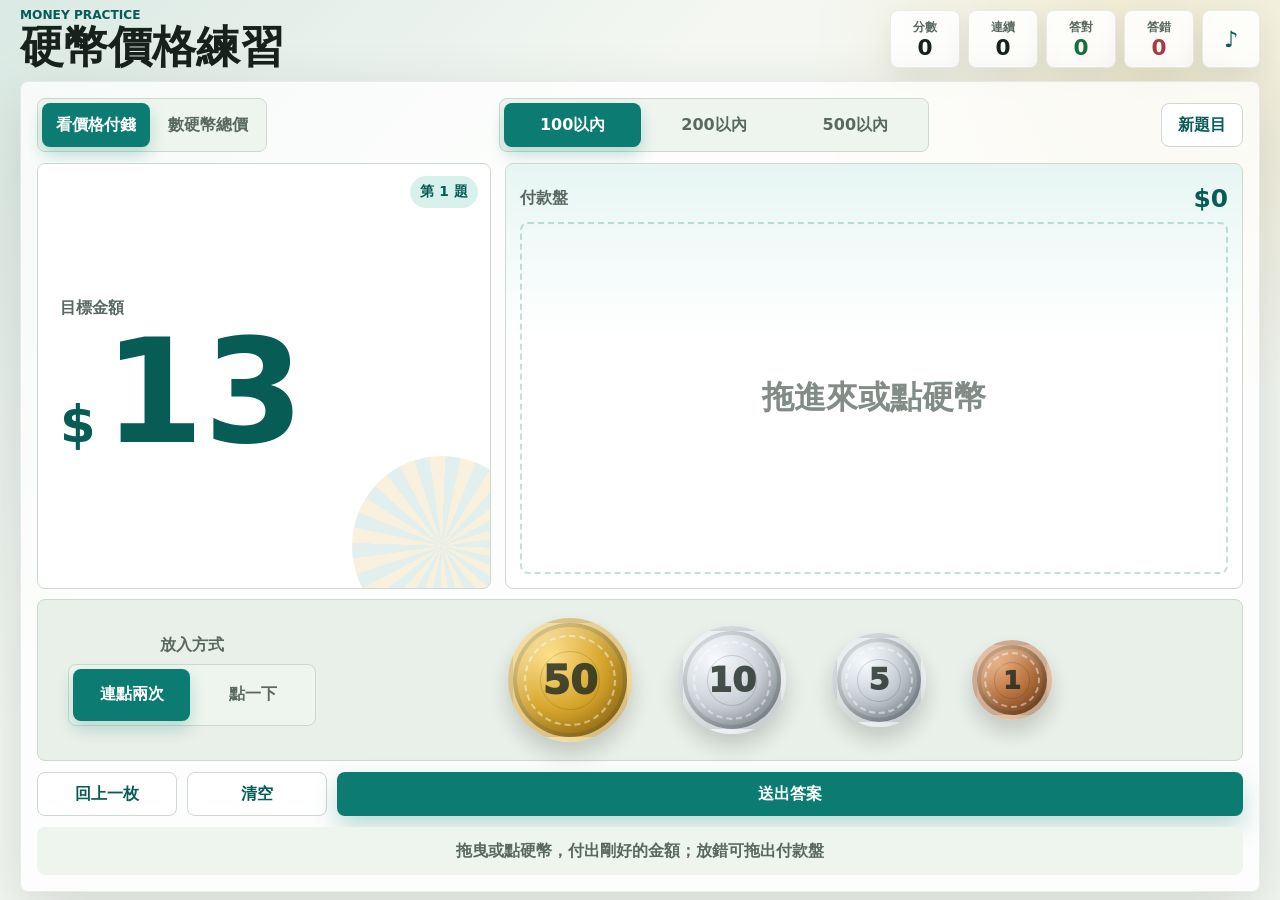
==== index.html @ 7655c53e "Add files via upload" ====
<!doctype html>
<html lang="zh-Hant">
  <head>
    <meta charset="utf-8" />
    <meta name="viewport" content="width=device-width, initial-scale=1, viewport-fit=cover" />
    <title>硬幣價格練習</title>
    <meta name="theme-color" content="#0c7c72" />
    <meta name="apple-mobile-web-app-capable" content="yes" />
    <meta name="apple-mobile-web-app-title" content="硬幣練習" />
    <meta name="apple-mobile-web-app-status-bar-style" content="black-translucent" />
    <link rel="manifest" href="manifest.webmanifest" />
    <link rel="apple-touch-icon" href="icons/apple-touch-icon.png" />
    <link rel="stylesheet" href="styles.css" />
  </head>
  <body>
    <div class="app-shell">
      <header class="topbar">
        <div>
          <p class="eyebrow">Money Practice</p>
          <h1>硬幣價格練習</h1>
        </div>
        <div class="scoreboard" aria-label="遊戲分數與答題統計">
          <div>
            <span class="score-label">分數</span>
            <strong id="score">0</strong>
          </div>
          <div>
            <span class="score-label">連續</span>
            <strong id="streak">0</strong>
          </div>
          <div class="stat-correct">
            <span class="score-label">答對</span>
            <strong id="correctCount">0</strong>
          </div>
          <div class="stat-wrong">
            <span class="score-label">答錯</span>
            <strong id="wrongCount">0</strong>
          </div>
          <button id="soundToggle" class="icon-button" type="button" aria-pressed="false" aria-label="音效開關" title="音效開關">
            <span id="soundIcon" aria-hidden="true">♪</span>
          </button>
        </div>
      </header>

      <main class="game-board" aria-live="polite">
        <section class="control-strip" aria-label="遊戲模式">
          <div class="mode-tabs" role="tablist" aria-label="選擇練習模式">
            <button id="payMode" class="mode-tab is-active" type="button" role="tab" aria-selected="true">
              看價格付錢
            </button>
            <button id="countMode" class="mode-tab" type="button" role="tab" aria-selected="false">
              數硬幣總價
            </button>
          </div>
          <div class="range-tabs" role="group" aria-label="選擇金額區段">
            <button class="range-tab is-active" type="button" data-range="under100">100以內</button>
            <button class="range-tab" type="button" data-range="under200">200以內</button>
            <button class="range-tab" type="button" data-range="under500">500以內</button>
          </div>
          <button id="newRoundButton" class="text-button" type="button">新題目</button>
        </section>

        <section class="play-area">
          <div class="challenge-panel">
            <div class="round-chip">第 <span id="roundNumber">1</span> 題</div>
            <div id="payChallenge" class="challenge-view">
              <p class="task-label">目標金額</p>
              <div class="price-card">
                <span class="currency">$</span>
                <strong id="targetAmount">0</strong>
              </div>
            </div>
            <div id="countChallenge" class="challenge-view is-hidden">
              <p class="task-label">硬幣總價</p>
              <div id="questionCoins" class="question-coins" aria-label="題目硬幣"></div>
            </div>
          </div>

          <div class="workspace">
            <div id="dropZone" class="drop-zone" aria-label="付款盤">
              <div class="drop-zone-head">
                <span id="dropZoneTitle">付款盤</span>
                <strong id="currentTotal">$0</strong>
              </div>
              <div id="placedCoins" class="placed-coins"></div>
              <div id="emptyHint" class="empty-hint">拖進來或點硬幣</div>
            </div>

            <div id="answerPanel" class="answer-panel is-hidden" aria-label="輸入答案">
              <div class="answer-display">
                <span>你的答案</span>
                <strong><span id="answerValue">0</span></strong>
              </div>
              <div class="number-pad">
                <button type="button" data-number="1">1</button>
                <button type="button" data-number="2">2</button>
                <button type="button" data-number="3">3</button>
                <button type="button" data-number="4">4</button>
                <button type="button" data-number="5">5</button>
                <button type="button" data-number="6">6</button>
                <button type="button" data-number="7">7</button>
                <button type="button" data-number="8">8</button>
                <button type="button" data-number="9">9</button>
                <button type="button" data-action="backspace">⌫</button>
                <button type="button" data-number="0">0</button>
                <button type="button" data-action="clear">C</button>
              </div>
            </div>
          </div>
        </section>

        <section class="coin-bank" aria-label="可使用硬幣">
          <div class="coin-bank-options">
            <span class="coin-bank-label">放入方式</span>
            <div class="tap-tabs" role="group" aria-label="選擇硬幣放入方式">
              <button class="tap-mode-button is-active" type="button" data-tap-mode="double">連點兩次</button>
              <button class="tap-mode-button" type="button" data-tap-mode="single">點一下</button>
            </div>
          </div>
          <div class="coin-row">
            <button class="coin coin-50" type="button" data-coin="50" aria-label="50元硬幣">
              <span>50</span>
            </button>
            <button class="coin coin-10" type="button" data-coin="10" aria-label="10元硬幣">
              <span>10</span>
            </button>
            <button class="coin coin-5" type="button" data-coin="5" aria-label="5元硬幣">
              <span>5</span>
            </button>
            <button class="coin coin-1" type="button" data-coin="1" aria-label="1元硬幣">
              <span>1</span>
            </button>
          </div>
        </section>

        <section class="action-row" aria-label="作答操作">
          <button id="undoButton" class="tool-button" type="button">回上一枚</button>
          <button id="clearButton" class="tool-button" type="button">清空</button>
          <button id="checkButton" class="primary-button" type="button">送出答案</button>
        </section>

        <div id="feedback" class="feedback" role="status">準備開始</div>
      </main>
    </div>

    <script src="script.js"></script>
  </body>
</html>
---- styles.css ----
:root {
  color-scheme: light;
  --bg: #f4f7f2;
  --ink: #17221d;
  --muted: #596861;
  --panel: #ffffff;
  --panel-2: #eef5ef;
  --line: #cdd8ce;
  --accent: #0c7c72;
  --accent-strong: #075c55;
  --accent-soft: #d9f1ed;
  --danger: #a83b42;
  --success: #16713d;
  --coin-gold: #d5a52a;
  --coin-gold-dark: #9a6b10;
  --coin-silver: #c9d0d6;
  --coin-silver-dark: #7f8a92;
  --coin-bronze: #b46f3b;
  --coin-bronze-dark: #74401f;
  --shadow: 0 20px 60px rgba(35, 52, 42, 0.16);
  font-family: "Segoe UI", "Noto Sans TC", system-ui, sans-serif;
}

* {
  box-sizing: border-box;
}

html,
body {
  height: 100%;
  min-height: 100%;
}

body {
  margin: 0;
  background:
    linear-gradient(135deg, rgba(12, 124, 114, 0.11), transparent 34%),
    radial-gradient(circle at 90% 8%, rgba(213, 165, 42, 0.18), transparent 24%),
    var(--bg);
  color: var(--ink);
  -webkit-tap-highlight-color: transparent;
  overflow: hidden;
  overscroll-behavior: none;
}

button,
input {
  font: inherit;
}

button {
  border: 0;
  color: inherit;
}

.app-shell {
  width: 100%;
  height: 100svh;
  min-height: 0;
  margin: 0 auto;
  padding:
    max(8px, env(safe-area-inset-top))
    clamp(8px, 1.8vw, 20px)
    max(8px, env(safe-area-inset-bottom));
  display: flex;
  flex-direction: column;
  gap: clamp(6px, 1.2vh, 12px);
  overflow: auto;
  overscroll-behavior: contain;
}

.topbar {
  flex: 0 0 auto;
  display: flex;
  justify-content: space-between;
  align-items: center;
  gap: 16px;
}

.eyebrow {
  margin: 0 0 3px;
  color: var(--accent-strong);
  font-size: 0.76rem;
  font-weight: 800;
  letter-spacing: 0;
  text-transform: uppercase;
}

h1 {
  margin: 0;
  font-size: clamp(1.55rem, 3.4vw, 2.75rem);
  line-height: 1.04;
}

.scoreboard {
  display: flex;
  align-items: stretch;
  gap: 8px;
}

.scoreboard > div,
.icon-button {
  min-width: 70px;
  min-height: clamp(48px, 7vh, 58px);
  border: 1px solid rgba(23, 34, 29, 0.08);
  border-radius: 8px;
  background: rgba(255, 255, 255, 0.86);
  box-shadow: 0 10px 28px rgba(24, 46, 35, 0.08);
}

.scoreboard > div {
  padding: 8px 12px;
  display: grid;
  place-items: center;
}

.score-label {
  color: var(--muted);
  font-size: 0.78rem;
  font-weight: 700;
}

.scoreboard strong {
  font-size: 1.35rem;
  line-height: 1;
}

.stat-correct strong {
  color: var(--success);
}

.stat-wrong strong {
  color: var(--danger);
}

.icon-button {
  width: 58px;
  min-width: 58px;
  cursor: pointer;
  color: var(--accent-strong);
  font-size: 1.4rem;
}

.icon-button.is-muted {
  color: var(--muted);
}

.game-board {
  flex: 1;
  min-height: 0;
  display: flex;
  flex-direction: column;
  gap: clamp(6px, 1.2vh, 12px);
  border: 1px solid rgba(23, 34, 29, 0.08);
  border-radius: 8px;
  background: rgba(255, 255, 255, 0.74);
  box-shadow: var(--shadow);
  padding: clamp(8px, 1.5vw, 16px);
  overflow: hidden;
}

.control-strip {
  flex: 0 0 auto;
  display: flex;
  align-items: center;
  justify-content: space-between;
  gap: 12px;
}

.mode-tabs,
.range-tabs,
.tap-tabs {
  display: grid;
  gap: 4px;
  padding: 4px;
  border: 1px solid var(--line);
  border-radius: 8px;
  background: var(--panel-2);
}

.mode-tabs {
  grid-template-columns: repeat(2, minmax(0, 1fr));
}

.range-tabs {
  flex: 1;
  max-width: 430px;
  grid-template-columns: repeat(3, minmax(0, 1fr));
}

.tap-tabs {
  width: 100%;
  grid-template-columns: repeat(2, minmax(0, 1fr));
}

.mode-tab,
.range-tab,
.tap-mode-button,
.text-button,
.tool-button,
.primary-button {
  min-height: clamp(38px, 6vh, 44px);
  border-radius: 8px;
  cursor: pointer;
  font-weight: 800;
  transition: transform 140ms ease, background 140ms ease, color 140ms ease, box-shadow 140ms ease;
}

.tap-mode-button {
  min-height: clamp(42px, 6.5vh, 52px);
}

.mode-tab,
.range-tab,
.tap-mode-button {
  padding: 0 14px;
  background: transparent;
  color: var(--muted);
  white-space: nowrap;
}

.mode-tab.is-active,
.range-tab.is-active,
.tap-mode-button.is-active {
  background: var(--accent);
  color: #fff;
  box-shadow: 0 8px 16px rgba(12, 124, 114, 0.24);
}

.text-button,
.tool-button {
  padding: 0 16px;
  border: 1px solid var(--line);
  background: #fff;
  color: var(--accent-strong);
}

.primary-button {
  padding: 0 22px;
  background: var(--accent);
  color: #fff;
  box-shadow: 0 12px 24px rgba(12, 124, 114, 0.25);
}

@media (hover: hover) {
  .mode-tab:hover,
  .range-tab:hover,
  .tap-mode-button:hover,
  .text-button:hover,
  .tool-button:hover,
  .primary-button:hover,
  .icon-button:hover {
    transform: translateY(-1px);
  }
}

.play-area {
  flex: 1 1 auto;
  min-height: 0;
  display: grid;
  grid-template-columns: minmax(270px, 0.86fr) minmax(320px, 1.4fr);
  gap: 14px;
}

.challenge-panel,
.drop-zone,
.answer-panel {
  border: 1px solid var(--line);
  border-radius: 8px;
  background: var(--panel);
}

.challenge-panel {
  min-height: 0;
  padding: clamp(14px, 2.4vw, 22px);
  display: grid;
  align-content: center;
  gap: 18px;
  position: relative;
  overflow: hidden;
}

.challenge-panel::before {
  content: "";
  position: absolute;
  inset: auto -42px -48px auto;
  width: 180px;
  aspect-ratio: 1;
  border-radius: 50%;
  background: repeating-conic-gradient(from 22deg, rgba(12, 124, 114, 0.12) 0 10deg, rgba(213, 165, 42, 0.16) 10deg 20deg);
  pointer-events: none;
}

.round-chip {
  position: absolute;
  top: 12px;
  right: 12px;
  padding: 7px 10px;
  border-radius: 999px;
  background: var(--accent-soft);
  color: var(--accent-strong);
  font-size: 0.86rem;
  font-weight: 900;
}

.challenge-view {
  position: relative;
  z-index: 1;
}

.task-label {
  margin: 0 0 12px;
  color: var(--muted);
  font-weight: 900;
}

.price-card {
  display: flex;
  align-items: baseline;
  gap: 8px;
  color: var(--accent-strong);
}

.price-card .currency {
  font-size: clamp(2rem, 6vw, 3.2rem);
  font-weight: 900;
}

.price-card strong {
  font-size: clamp(5rem, 17vw, 9rem);
  line-height: 0.85;
}

.question-coins {
  min-height: 0;
  height: 100%;
  display: flex;
  align-content: center;
  align-items: center;
  justify-content: center;
  flex-wrap: wrap;
  gap: clamp(14px, 2vw, 22px);
  padding: 16px 0;
}

.workspace {
  min-width: 0;
  min-height: 0;
  display: grid;
}

.drop-zone,
.answer-panel {
  min-height: 0;
  grid-area: 1 / 1;
}

.drop-zone {
  padding: 14px;
  display: flex;
  flex-direction: column;
  gap: 12px;
  background:
    linear-gradient(180deg, rgba(217, 241, 237, 0.65), transparent 42%),
    #fff;
  position: relative;
}

.drop-zone.is-ready {
  outline: 3px solid rgba(12, 124, 114, 0.24);
  outline-offset: -6px;
}

.drop-zone.is-removing {
  outline: 3px solid rgba(168, 59, 66, 0.28);
  outline-offset: -6px;
}

.drop-zone-head,
.answer-display {
  display: flex;
  align-items: center;
  justify-content: space-between;
  gap: 12px;
  min-height: 42px;
  color: var(--muted);
  font-weight: 900;
}

.drop-zone-head strong,
.answer-display strong {
  color: var(--accent-strong);
  font-size: 1.55rem;
}

.placed-coins {
  flex: 1;
  min-height: 0;
  display: flex;
  align-content: flex-start;
  align-items: flex-start;
  flex-wrap: wrap;
  gap: 10px;
  padding: 8px;
}

.empty-hint {
  position: absolute;
  inset: 58px 14px 14px;
  display: grid;
  place-items: center;
  border: 2px dashed rgba(12, 124, 114, 0.24);
  border-radius: 8px;
  color: rgba(89, 104, 97, 0.76);
  font-size: clamp(1.2rem, 4vw, 2rem);
  font-weight: 900;
  pointer-events: none;
}

.drop-zone.has-coins .empty-hint {
  display: none;
}

.answer-panel {
  padding: clamp(14px, 2vw, 20px);
  display: flex;
  flex-direction: column;
  justify-content: space-between;
  gap: 14px;
  background: #fff;
}

.answer-display {
  min-height: clamp(130px, 22vh, 190px);
  flex-direction: column;
  align-items: center;
  justify-content: center;
  gap: 4px;
}

.answer-display > span {
  font-size: 1rem;
}

.answer-display strong {
  font-size: clamp(4rem, 8vw, 6.6rem);
  line-height: 0.95;
}

.answer-display strong span {
  font-size: inherit;
}

.number-pad {
  flex: 0 0 auto;
  display: grid;
  grid-template-columns: repeat(3, minmax(0, 1fr));
  grid-template-rows: repeat(4, minmax(44px, 58px));
  gap: 7px;
}

.number-pad button {
  min-height: 44px;
  border-radius: 8px;
  background: var(--panel-2);
  color: var(--ink);
  font-size: clamp(1.15rem, 2.8vw, 1.55rem);
  font-weight: 900;
  cursor: pointer;
}

.coin-bank {
  flex: 0 0 auto;
  min-height: clamp(132px, 18vh, 198px);
  display: flex;
  flex-direction: row;
  align-items: center;
  justify-content: space-between;
  gap: clamp(16px, 3vw, 32px);
  padding: 16px clamp(18px, 3vw, 30px);
  border-radius: 8px;
  background: #e9efe9;
  border: 1px solid var(--line);
}

.coin-bank-options {
  width: clamp(178px, 22vw, 248px);
  flex: 0 0 clamp(178px, 22vw, 248px);
  display: flex;
  flex-direction: column;
  align-items: center;
  justify-content: center;
  gap: 8px;
}

.coin-bank-label {
  color: var(--muted);
  font-size: 1rem;
  font-weight: 900;
  white-space: nowrap;
}

.coin-row {
  flex: 1;
  min-width: 0;
  display: flex;
  align-items: center;
  justify-content: center;
  gap: clamp(16px, 4.4vw, 46px);
}

.coin {
  --coin-size: 64px;
  width: var(--coin-size);
  height: var(--coin-size);
  flex: 0 0 auto;
  display: grid;
  place-items: center;
  border-radius: 50%;
  border: 5px solid rgba(255, 255, 255, 0.48);
  box-shadow:
    inset 0 0 0 4px rgba(23, 34, 29, 0.12),
    inset -8px -10px 18px rgba(0, 0, 0, 0.16),
    inset 8px 10px 18px rgba(255, 255, 255, 0.36),
    0 12px 20px rgba(23, 34, 29, 0.18);
  color: rgba(23, 34, 29, 0.78);
  font-size: calc(var(--coin-size) * 0.32);
  font-weight: 950;
  line-height: 1;
  cursor: grab;
  touch-action: none;
  user-select: none;
  position: relative;
}

.coin::before,
.coin::after {
  content: "";
  position: absolute;
  border-radius: 50%;
  pointer-events: none;
}

.coin::before {
  inset: 10%;
  border: 2px dashed rgba(255, 255, 255, 0.45);
}

.coin::after {
  inset: 24%;
  border: 1px solid rgba(23, 34, 29, 0.16);
}

.coin span {
  position: relative;
  z-index: 1;
}

.coin:active {
  cursor: grabbing;
}

.coin-50 {
  --coin-size: clamp(96px, 11vw, 124px);
  background: radial-gradient(circle at 34% 30%, #ffe08a, var(--coin-gold) 48%, var(--coin-gold-dark) 100%);
}

.coin-10 {
  --coin-size: clamp(84px, 9.6vw, 108px);
  background: radial-gradient(circle at 34% 30%, #f8fbff, var(--coin-silver) 50%, var(--coin-silver-dark) 100%);
}

.coin-5 {
  --coin-size: clamp(74px, 8.4vw, 94px);
  background: radial-gradient(circle at 34% 30%, #f7fbff, #bec7cd 52%, #78838b 100%);
}

.coin-1 {
  --coin-size: clamp(64px, 7.4vw, 80px);
  background: radial-gradient(circle at 34% 30%, #e2a06d, var(--coin-bronze) 52%, var(--coin-bronze-dark) 100%);
}

.question-coins .coin {
  --coin-size: 74px;
  cursor: default;
}

.placed-coins .coin {
  --coin-size: 58px;
  cursor: grab;
}

.placed-coins .coin-50 {
  --coin-size: 76px;
}

.question-coins .coin-50 {
  --coin-size: 104px;
}

.placed-coins .coin-10 {
  --coin-size: 66px;
}

.question-coins .coin-10 {
  --coin-size: 90px;
}

.placed-coins .coin-5 {
  --coin-size: 58px;
}

.question-coins .coin-5 {
  --coin-size: 78px;
}

.placed-coins .coin-1 {
  --coin-size: 50px;
}

.question-coins .coin-1 {
  --coin-size: 66px;
}

.drag-ghost {
  position: fixed;
  left: 0;
  top: 0;
  z-index: 1000;
  pointer-events: none;
  opacity: 0.94;
  transform: translate3d(-999px, -999px, 0);
}

.drag-ghost .coin {
  cursor: grabbing;
}

.action-row {
  flex: 0 0 auto;
  display: grid;
  grid-template-columns: repeat(2, minmax(96px, 140px)) minmax(150px, 1fr);
  gap: 10px;
}

.feedback {
  flex: 0 0 auto;
  min-height: clamp(38px, 6vh, 48px);
  display: flex;
  align-items: center;
  justify-content: center;
  padding: 10px 14px;
  border-radius: 8px;
  background: var(--panel-2);
  color: var(--muted);
  font-weight: 900;
  text-align: center;
}

.feedback.is-correct {
  background: #e0f2e6;
  color: var(--success);
}

.feedback.is-wrong {
  background: #f8e2e4;
  color: var(--danger);
}

.is-hidden {
  display: none !important;
}

@media (max-width: 760px) {
  .app-shell {
    gap: clamp(6px, 1vh, 10px);
  }

  .topbar {
    align-items: flex-start;
    flex-direction: column;
  }

  .scoreboard {
    width: 100%;
    display: grid;
    grid-template-columns: repeat(4, minmax(0, 1fr)) 58px;
  }

  .scoreboard > div {
    min-width: 0;
  }

  .control-strip {
    align-items: stretch;
    flex-direction: column;
  }

  .range-tabs {
    max-width: none;
  }

  .play-area {
    min-height: 0;
    grid-template-columns: 1fr;
  }

  .game-board {
    overflow: visible;
  }

  .challenge-panel {
    min-height: clamp(150px, 24vh, 230px);
  }

  .price-card strong {
    font-size: clamp(4.2rem, 24vw, 7.4rem);
  }

  .workspace {
    min-height: clamp(230px, 34vh, 330px);
  }

  .question-coins {
    min-height: clamp(150px, 24vh, 220px);
  }

  .answer-display {
    min-height: 120px;
  }

  .answer-display strong {
    font-size: clamp(3.4rem, 15vw, 5.2rem);
  }

  .coin-bank {
    position: sticky;
    bottom: max(10px, env(safe-area-inset-bottom));
    z-index: 10;
    gap: 12px;
    padding: 12px;
    box-shadow: 0 16px 36px rgba(23, 34, 29, 0.18);
  }

  .coin-row {
    justify-content: space-around;
    gap: 10px;
  }

  .action-row {
    grid-template-columns: repeat(2, 1fr);
  }

  .primary-button {
    grid-column: 1 / -1;
  }
}

@media (max-width: 600px) {
  .coin-bank {
    min-height: clamp(158px, 26vh, 206px);
    flex-direction: column;
  }

  .coin-bank-options {
    width: 100%;
    flex: 0 0 auto;
  }

  .coin-row {
    width: 100%;
  }
}

@media (max-width: 420px) {
  .mode-tab,
  .range-tab,
  .tap-mode-button {
    padding: 0 8px;
    font-size: 0.92rem;
  }

  .coin-bank {
    min-height: clamp(150px, 24vh, 188px);
  }

  .question-coins .coin-50 {
    --coin-size: 84px;
  }

  .question-coins .coin-10 {
    --coin-size: 74px;
  }

  .question-coins .coin-5 {
    --coin-size: 64px;
  }

  .question-coins .coin-1 {
    --coin-size: 56px;
  }

  .coin-50 {
    --coin-size: 78px;
  }

  .coin-10 {
    --coin-size: 68px;
  }

  .coin-5 {
    --coin-size: 60px;
  }

  .coin-1 {
    --coin-size: 52px;
  }
}

@media (max-height: 760px) {
  .app-shell {
    padding:
      max(6px, env(safe-area-inset-top))
      clamp(6px, 1.2vw, 14px)
      max(6px, env(safe-area-inset-bottom));
  }

  .eyebrow {
    display: none;
  }

  h1 {
    font-size: clamp(1.35rem, 2.8vw, 2.1rem);
  }

  .scoreboard > div,
  .icon-button {
    min-height: 44px;
  }

  .scoreboard > div {
    padding: 5px 9px;
  }

  .scoreboard strong {
    font-size: 1.15rem;
  }

  .score-label {
    font-size: 0.7rem;
  }

  .game-board {
    padding: clamp(6px, 1.1vw, 12px);
  }

  .coin-bank {
    min-height: clamp(116px, 17vh, 146px);
    padding: 8px clamp(10px, 2vw, 18px);
  }

  .coin-bank-label {
    font-size: 0.9rem;
  }

  .tap-mode-button {
    min-height: 40px;
  }

  .coin-50 {
    --coin-size: clamp(82px, 8.5vw, 106px);
  }

  .coin-10 {
    --coin-size: clamp(72px, 7.4vw, 92px);
  }

  .coin-5 {
    --coin-size: clamp(64px, 6.4vw, 80px);
  }

  .coin-1 {
    --coin-size: clamp(56px, 5.6vw, 68px);
  }

  .question-coins .coin-50 {
    --coin-size: 88px;
  }

  .question-coins .coin-10 {
    --coin-size: 76px;
  }

  .question-coins .coin-5 {
    --coin-size: 66px;
  }

  .question-coins .coin-1 {
    --coin-size: 56px;
  }

  .answer-display {
    min-height: clamp(96px, 18vh, 140px);
  }

  .answer-display strong {
    font-size: clamp(3rem, 7vw, 5rem);
  }

  .number-pad {
    grid-template-rows: repeat(4, minmax(36px, 48px));
    gap: 6px;
  }

  .number-pad button {
    min-height: 36px;
  }

  .feedback {
    padding: 6px 10px;
  }
}

@media (max-width: 600px) and (max-height: 760px) {
  .coin-bank {
    min-height: clamp(150px, 25vh, 180px);
  }

  .coin-50 {
    --coin-size: 74px;
  }

  .coin-10 {
    --coin-size: 64px;
  }

  .coin-5 {
    --coin-size: 56px;
  }

  .coin-1 {
    --coin-size: 50px;
  }
}
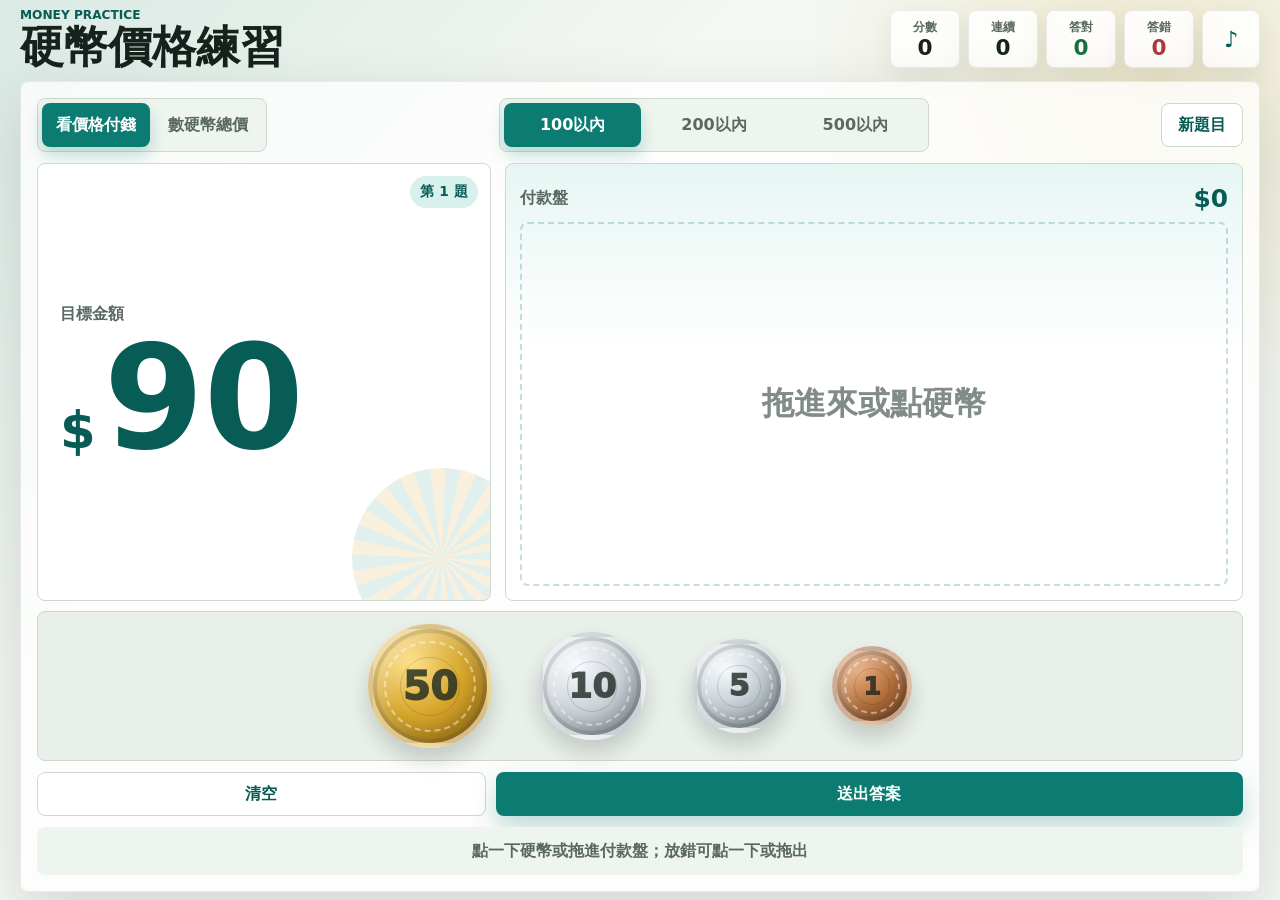
==== commit 1d1ddb19: "Add files via upload" ====
--- a/index.html
+++ b/index.html
@@ -110,13 +110,6 @@
         </section>
 
         <section class="coin-bank" aria-label="可使用硬幣">
-          <div class="coin-bank-options">
-            <span class="coin-bank-label">放入方式</span>
-            <div class="tap-tabs" role="group" aria-label="選擇硬幣放入方式">
-              <button class="tap-mode-button is-active" type="button" data-tap-mode="double">連點兩次</button>
-              <button class="tap-mode-button" type="button" data-tap-mode="single">點一下</button>
-            </div>
-          </div>
           <div class="coin-row">
             <button class="coin coin-50" type="button" data-coin="50" aria-label="50元硬幣">
               <span>50</span>
@@ -134,7 +127,6 @@
         </section>
 
         <section class="action-row" aria-label="作答操作">
-          <button id="undoButton" class="tool-button" type="button">回上一枚</button>
           <button id="clearButton" class="tool-button" type="button">清空</button>
           <button id="checkButton" class="primary-button" type="button">送出答案</button>
         </section>
--- a/styles.css
+++ b/styles.css
@@ -168,8 +168,7 @@
 }
 
 .mode-tabs,
-.range-tabs,
-.tap-tabs {
+.range-tabs {
   display: grid;
   gap: 4px;
   padding: 4px;
@@ -188,14 +187,8 @@
   grid-template-columns: repeat(3, minmax(0, 1fr));
 }
 
-.tap-tabs {
-  width: 100%;
-  grid-template-columns: repeat(2, minmax(0, 1fr));
-}
-
 .mode-tab,
 .range-tab,
-.tap-mode-button,
 .text-button,
 .tool-button,
 .primary-button {
@@ -206,13 +199,8 @@
   transition: transform 140ms ease, background 140ms ease, color 140ms ease, box-shadow 140ms ease;
 }
 
-.tap-mode-button {
-  min-height: clamp(42px, 6.5vh, 52px);
-}
-
 .mode-tab,
-.range-tab,
-.tap-mode-button {
+.range-tab {
   padding: 0 14px;
   background: transparent;
   color: var(--muted);
@@ -220,8 +208,7 @@
 }
 
 .mode-tab.is-active,
-.range-tab.is-active,
-.tap-mode-button.is-active {
+.range-tab.is-active {
   background: var(--accent);
   color: #fff;
   box-shadow: 0 8px 16px rgba(12, 124, 114, 0.24);
@@ -233,6 +220,7 @@
   border: 1px solid var(--line);
   background: #fff;
   color: var(--accent-strong);
+  white-space: nowrap;
 }
 
 .primary-button {
@@ -240,12 +228,12 @@
   background: var(--accent);
   color: #fff;
   box-shadow: 0 12px 24px rgba(12, 124, 114, 0.25);
+  white-space: nowrap;
 }
 
 @media (hover: hover) {
   .mode-tab:hover,
   .range-tab:hover,
-  .tap-mode-button:hover,
   .text-button:hover,
   .tool-button:hover,
   .primary-button:hover,
@@ -471,37 +459,18 @@
 
 .coin-bank {
   flex: 0 0 auto;
-  min-height: clamp(132px, 18vh, 198px);
-  display: flex;
-  flex-direction: row;
+  min-height: clamp(104px, 15vh, 164px);
+  display: flex;
   align-items: center;
-  justify-content: space-between;
-  gap: clamp(16px, 3vw, 32px);
-  padding: 16px clamp(18px, 3vw, 30px);
+  justify-content: center;
+  padding: 12px clamp(14px, 2.6vw, 24px);
   border-radius: 8px;
   background: #e9efe9;
   border: 1px solid var(--line);
 }
 
-.coin-bank-options {
-  width: clamp(178px, 22vw, 248px);
-  flex: 0 0 clamp(178px, 22vw, 248px);
-  display: flex;
-  flex-direction: column;
-  align-items: center;
-  justify-content: center;
-  gap: 8px;
-}
-
-.coin-bank-label {
-  color: var(--muted);
-  font-size: 1rem;
-  font-weight: 900;
-  white-space: nowrap;
-}
-
 .coin-row {
-  flex: 1;
+  width: 100%;
   min-width: 0;
   display: flex;
   align-items: center;
@@ -639,7 +608,7 @@
 .action-row {
   flex: 0 0 auto;
   display: grid;
-  grid-template-columns: repeat(2, minmax(96px, 140px)) minmax(150px, 1fr);
+  grid-template-columns: minmax(96px, 0.75fr) minmax(150px, 1.25fr);
   gap: 10px;
 }
 
@@ -679,21 +648,54 @@
   .topbar {
     align-items: flex-start;
     flex-direction: column;
+    gap: 6px;
+  }
+
+  .eyebrow {
+    display: none;
+  }
+
+  h1 {
+    font-size: clamp(1.45rem, 6vw, 1.9rem);
   }
 
   .scoreboard {
     width: 100%;
     display: grid;
     grid-template-columns: repeat(4, minmax(0, 1fr)) 58px;
+    gap: 6px;
   }
 
   .scoreboard > div {
     min-width: 0;
+    min-height: 42px;
+    padding: 4px 6px;
+  }
+
+  .icon-button {
+    min-height: 42px;
+  }
+
+  .score-label {
+    font-size: 0.68rem;
+  }
+
+  .scoreboard strong {
+    font-size: 1.12rem;
   }
 
   .control-strip {
     align-items: stretch;
     flex-direction: column;
+    gap: 6px;
+  }
+
+  .mode-tab,
+  .range-tab,
+  .text-button,
+  .tool-button,
+  .primary-button {
+    min-height: 36px;
   }
 
   .range-tabs {
@@ -701,7 +703,8 @@
   }
 
   .play-area {
-    min-height: 0;
+    flex: 0 0 auto;
+    min-height: auto;
     grid-template-columns: 1fr;
   }
 
@@ -713,6 +716,40 @@
     min-height: clamp(150px, 24vh, 230px);
   }
 
+  body[data-mode="pay"] .challenge-panel {
+    position: relative;
+    top: auto;
+    z-index: 1;
+    min-height: clamp(88px, 14vh, 118px);
+    padding: 8px 12px;
+    align-content: center;
+    box-shadow: none;
+  }
+
+  body[data-mode="pay"] .task-label {
+    margin-bottom: 4px;
+  }
+
+  body[data-mode="pay"] .price-card {
+    justify-content: center;
+  }
+
+  body[data-mode="pay"] .price-card .currency {
+    font-size: clamp(1.45rem, 7vw, 2rem);
+  }
+
+  body[data-mode="pay"] .price-card strong {
+    font-size: clamp(3.1rem, 16vw, 4.5rem);
+    line-height: 0.9;
+  }
+
+  body[data-mode="pay"] .round-chip {
+    top: 8px;
+    right: 8px;
+    padding: 5px 8px;
+    font-size: 0.76rem;
+  }
+
   .price-card strong {
     font-size: clamp(4.2rem, 24vw, 7.4rem);
   }
@@ -721,6 +758,20 @@
     min-height: clamp(230px, 34vh, 330px);
   }
 
+  body[data-mode="pay"] .workspace {
+    min-height: clamp(112px, 18vh, 170px);
+  }
+
+  body[data-mode="pay"] .placed-coins {
+    min-height: 0;
+    padding: 4px;
+  }
+
+  body[data-mode="pay"] .empty-hint {
+    inset: 42px 10px 10px;
+    font-size: clamp(1.05rem, 5vw, 1.45rem);
+  }
+
   .question-coins {
     min-height: clamp(150px, 24vh, 220px);
   }
@@ -734,12 +785,17 @@
   }
 
   .coin-bank {
-    position: sticky;
-    bottom: max(10px, env(safe-area-inset-bottom));
-    z-index: 10;
+    position: static;
+    bottom: auto;
+    z-index: auto;
     gap: 12px;
     padding: 12px;
-    box-shadow: 0 16px 36px rgba(23, 34, 29, 0.18);
+    box-shadow: none;
+  }
+
+  body[data-mode="pay"] .coin-bank {
+    min-height: clamp(96px, 14vh, 124px);
+    padding: 8px;
   }
 
   .coin-row {
@@ -748,23 +804,32 @@
   }
 
   .action-row {
-    grid-template-columns: repeat(2, 1fr);
+    grid-template-columns: minmax(92px, 0.8fr) minmax(142px, 1.2fr);
   }
 
   .primary-button {
-    grid-column: 1 / -1;
+    grid-column: auto;
+  }
+
+  body[data-mode="pay"] .action-row {
+    grid-template-columns: minmax(92px, 0.8fr) minmax(142px, 1.2fr);
+  }
+
+  body[data-mode="pay"] .primary-button {
+    grid-column: auto;
+  }
+
+  body[data-mode="pay"] .feedback {
+    min-height: 36px;
+    padding: 6px 10px;
+    font-size: 0.92rem;
+    line-height: 1.3;
   }
 }
 
 @media (max-width: 600px) {
   .coin-bank {
-    min-height: clamp(158px, 26vh, 206px);
-    flex-direction: column;
-  }
-
-  .coin-bank-options {
-    width: 100%;
-    flex: 0 0 auto;
+    min-height: clamp(96px, 15vh, 130px);
   }
 
   .coin-row {
@@ -774,14 +839,13 @@
 
 @media (max-width: 420px) {
   .mode-tab,
-  .range-tab,
-  .tap-mode-button {
+  .range-tab {
     padding: 0 8px;
     font-size: 0.92rem;
   }
 
   .coin-bank {
-    min-height: clamp(150px, 24vh, 188px);
+    min-height: clamp(92px, 14vh, 122px);
   }
 
   .question-coins .coin-50 {
@@ -801,19 +865,19 @@
   }
 
   .coin-50 {
-    --coin-size: 78px;
+    --coin-size: 72px;
   }
 
   .coin-10 {
-    --coin-size: 68px;
+    --coin-size: 62px;
   }
 
   .coin-5 {
-    --coin-size: 60px;
+    --coin-size: 56px;
   }
 
   .coin-1 {
-    --coin-size: 52px;
+    --coin-size: 48px;
   }
 }
 
@@ -859,14 +923,6 @@
     padding: 8px clamp(10px, 2vw, 18px);
   }
 
-  .coin-bank-label {
-    font-size: 0.9rem;
-  }
-
-  .tap-mode-button {
-    min-height: 40px;
-  }
-
   .coin-50 {
     --coin-size: clamp(82px, 8.5vw, 106px);
   }
@@ -923,7 +979,7 @@
 
 @media (max-width: 600px) and (max-height: 760px) {
   .coin-bank {
-    min-height: clamp(150px, 25vh, 180px);
+    min-height: clamp(88px, 14vh, 116px);
   }
 
   .coin-50 {
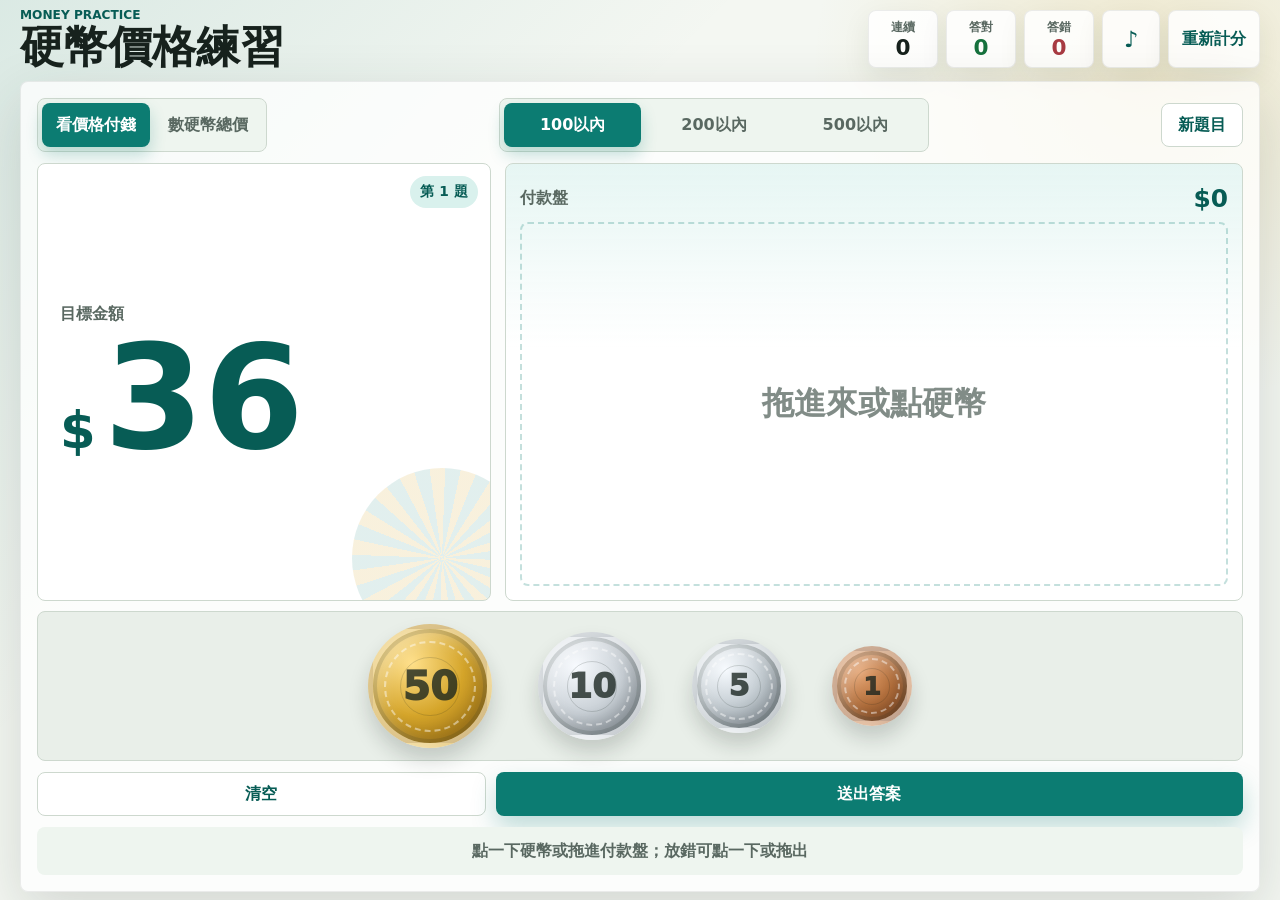
==== commit c3ed6648: "Add files via upload" ====
--- a/index.html
+++ b/index.html
@@ -19,11 +19,7 @@
           <p class="eyebrow">Money Practice</p>
           <h1>硬幣價格練習</h1>
         </div>
-        <div class="scoreboard" aria-label="遊戲分數與答題統計">
-          <div>
-            <span class="score-label">分數</span>
-            <strong id="score">0</strong>
-          </div>
+        <div class="scoreboard" aria-label="答題統計">
           <div>
             <span class="score-label">連續</span>
             <strong id="streak">0</strong>
@@ -39,6 +35,7 @@
           <button id="soundToggle" class="icon-button" type="button" aria-pressed="false" aria-label="音效開關" title="音效開關">
             <span id="soundIcon" aria-hidden="true">♪</span>
           </button>
+          <button id="resetScoreButton" class="reset-button" type="button">重新計分</button>
         </div>
       </header>
 
--- a/styles.css
+++ b/styles.css
@@ -99,7 +99,8 @@
 }
 
 .scoreboard > div,
-.icon-button {
+.icon-button,
+.reset-button {
   min-width: 70px;
   min-height: clamp(48px, 7vh, 58px);
   border: 1px solid rgba(23, 34, 29, 0.08);
@@ -143,6 +144,15 @@
 
 .icon-button.is-muted {
   color: var(--muted);
+}
+
+.reset-button {
+  min-width: 92px;
+  padding: 0 12px;
+  cursor: pointer;
+  color: var(--accent-strong);
+  font-weight: 900;
+  white-space: nowrap;
 }
 
 .game-board {
@@ -662,7 +672,7 @@
   .scoreboard {
     width: 100%;
     display: grid;
-    grid-template-columns: repeat(4, minmax(0, 1fr)) 58px;
+    grid-template-columns: repeat(3, minmax(0, 1fr)) 50px minmax(82px, 0.9fr);
     gap: 6px;
   }
 
@@ -672,8 +682,20 @@
     padding: 4px 6px;
   }
 
+  .icon-button,
+  .reset-button {
+    min-height: 42px;
+  }
+
   .icon-button {
-    min-height: 42px;
+    width: 50px;
+    min-width: 50px;
+  }
+
+  .reset-button {
+    min-width: 0;
+    padding: 0 8px;
+    font-size: 0.82rem;
   }
 
   .score-label {
@@ -898,7 +920,8 @@
   }
 
   .scoreboard > div,
-  .icon-button {
+  .icon-button,
+  .reset-button {
     min-height: 44px;
   }
 
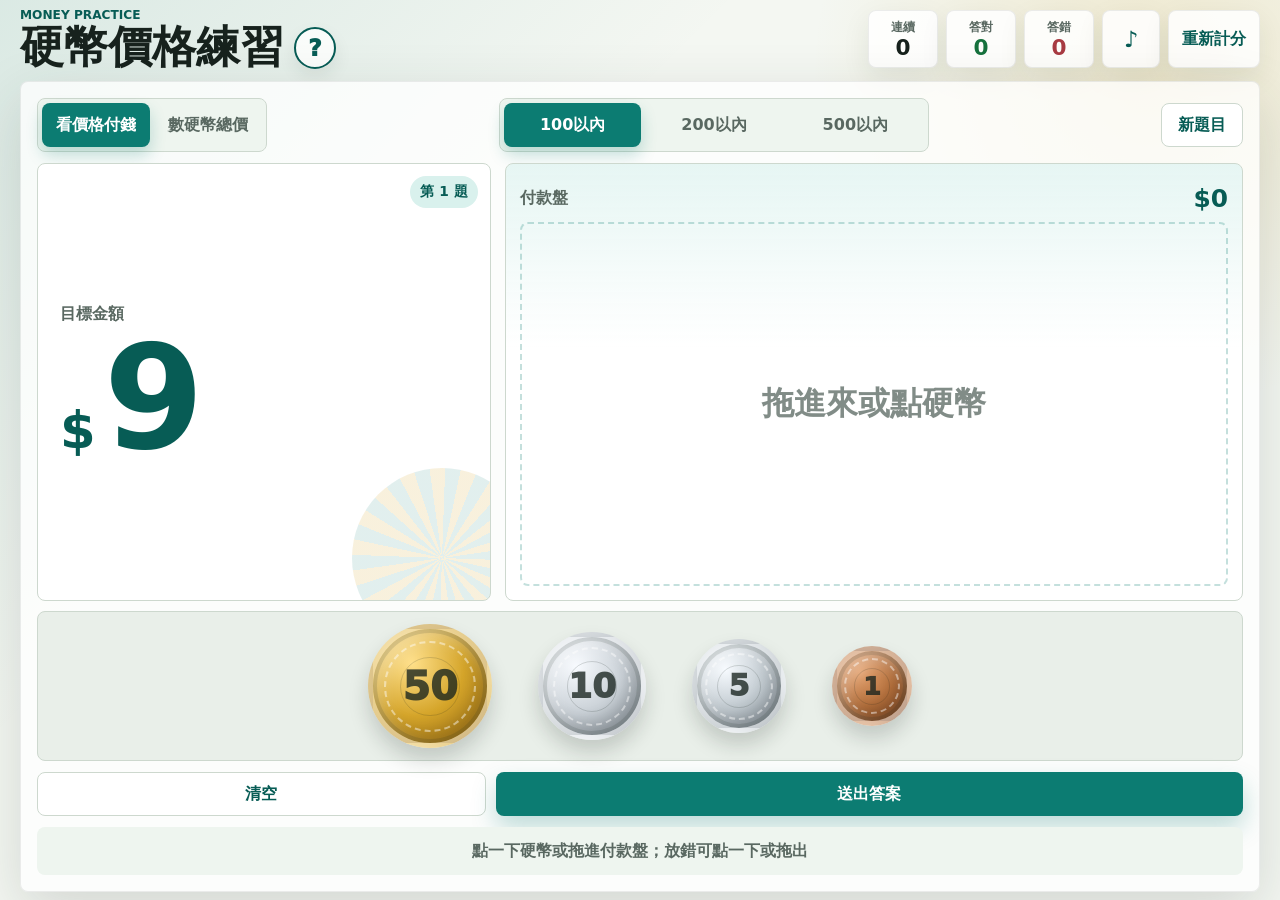
==== commit 6c87e368: "Add files via upload" ====
--- a/index.html
+++ b/index.html
@@ -15,9 +15,12 @@
   <body>
     <div class="app-shell">
       <header class="topbar">
-        <div>
+        <div class="brand-block">
           <p class="eyebrow">Money Practice</p>
-          <h1>硬幣價格練習</h1>
+          <div class="title-row">
+            <h1>硬幣價格練習</h1>
+            <button id="helpButton" class="help-button" type="button" aria-label="開啟說明" title="開啟說明">?</button>
+          </div>
         </div>
         <div class="scoreboard" aria-label="答題統計">
           <div>
--- a/styles.css
+++ b/styles.css
@@ -86,10 +86,33 @@
   text-transform: uppercase;
 }
 
+.title-row {
+  display: flex;
+  align-items: center;
+  gap: 10px;
+}
+
 h1 {
   margin: 0;
   font-size: clamp(1.55rem, 3.4vw, 2.75rem);
   line-height: 1.04;
+}
+
+.help-button {
+  width: clamp(32px, 4vw, 42px);
+  height: clamp(32px, 4vw, 42px);
+  flex: 0 0 auto;
+  display: grid;
+  place-items: center;
+  border: 2px solid var(--accent-strong);
+  border-radius: 50%;
+  background: rgba(255, 255, 255, 0.78);
+  color: var(--accent-strong);
+  cursor: pointer;
+  font-size: clamp(1.1rem, 2.2vw, 1.45rem);
+  font-weight: 950;
+  line-height: 1;
+  box-shadow: 0 8px 18px rgba(24, 46, 35, 0.08);
 }
 
 .scoreboard {
@@ -247,7 +270,8 @@
   .text-button:hover,
   .tool-button:hover,
   .primary-button:hover,
-  .icon-button:hover {
+  .icon-button:hover,
+  .help-button:hover {
     transform: translateY(-1px);
   }
 }
@@ -669,6 +693,12 @@
     font-size: clamp(1.45rem, 6vw, 1.9rem);
   }
 
+  .help-button {
+    width: 34px;
+    height: 34px;
+    font-size: 1.15rem;
+  }
+
   .scoreboard {
     width: 100%;
     display: grid;
@@ -919,6 +949,11 @@
     font-size: clamp(1.35rem, 2.8vw, 2.1rem);
   }
 
+  .help-button {
+    width: 32px;
+    height: 32px;
+  }
+
   .scoreboard > div,
   .icon-button,
   .reset-button {
